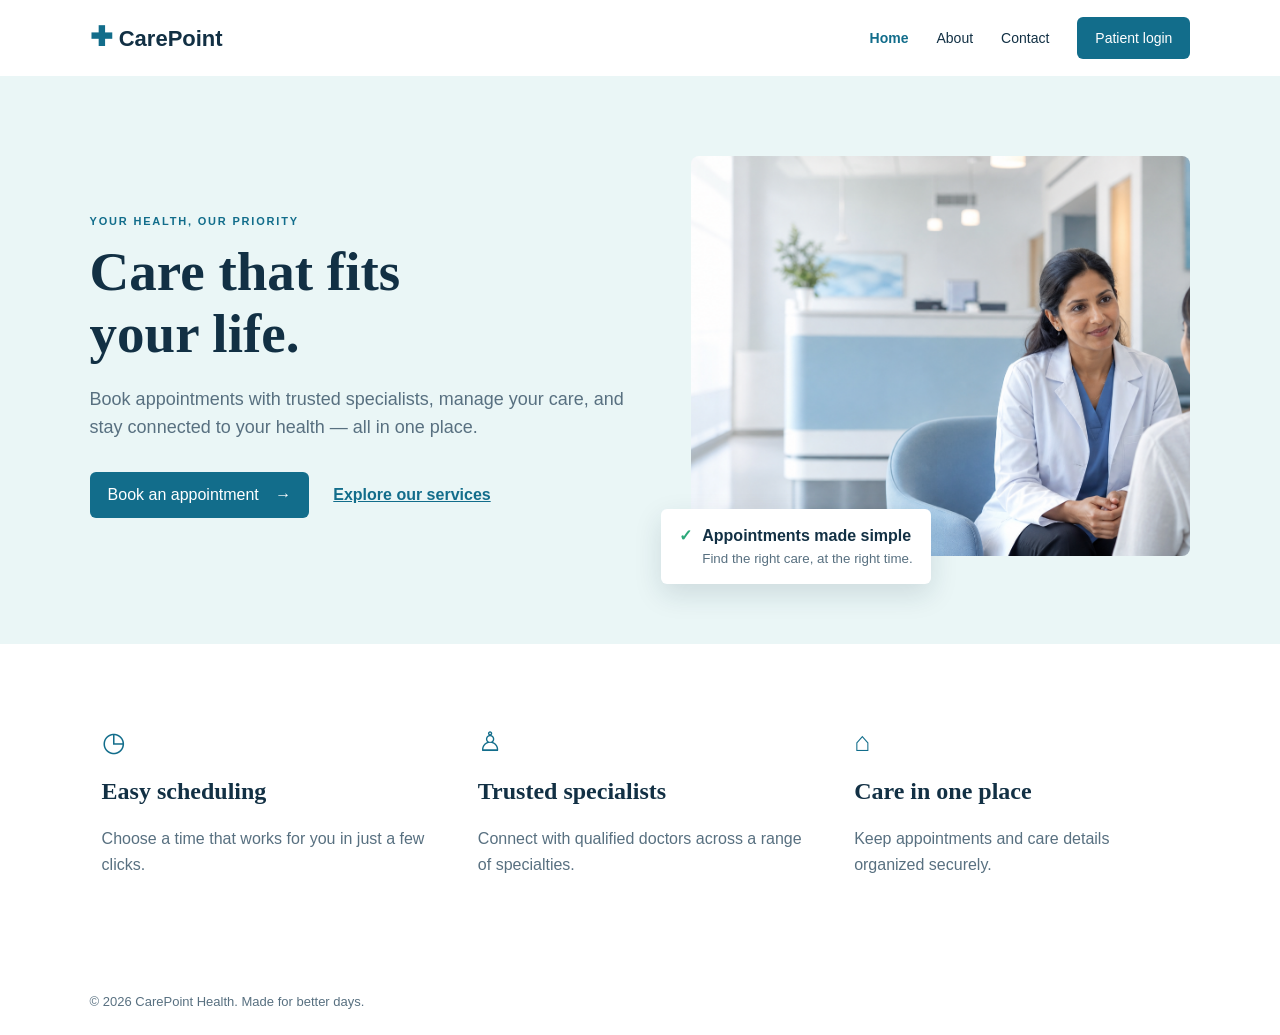
==== index.html @ 1382fa87 "this all login, dashaboard and landing" ====
<!doctype html>
<html lang="en"><head><meta charset="utf-8"><meta name="viewport" content="width=device-width,initial-scale=1"><title>CarePoint | Better care begins here</title><link rel="stylesheet" href="css/style.css"></head>
<body><header><a class="brand" href="index.html"><span>✚</span> CarePoint</a><nav><a class="active" href="index.html">Home</a><a href="about.html">About</a><a href="contact.html">Contact</a><a class="nav-login" href="login.html">Patient login</a></nav><button class="menu" aria-label="Menu">☰</button></header>
<main><section class="hero"><div><p class="eyebrow">YOUR HEALTH, OUR PRIORITY</p><h1>Care that fits<br>your life.</h1><p class="lead">Book appointments with trusted specialists, manage your care, and stay connected to your health — all in one place.</p><div class="actions"><a class="button" href="login.html">Book an appointment <b>→</b></a><a class="text-link" href="about.html">Explore our services</a></div></div><div class="hero-image"><img src="images/hero.jpg" alt="Doctor helping a patient"><div class="availability"><span>✓</span><div><b>Appointments made simple</b><small>Find the right care, at the right time.</small></div></div></div></section>
<section class="features"><article><i>◷</i><h2>Easy scheduling</h2><p>Choose a time that works for you in just a few clicks.</p></article><article><i>♙</i><h2>Trusted specialists</h2><p>Connect with qualified doctors across a range of specialties.</p></article><article><i>⌂</i><h2>Care in one place</h2><p>Keep appointments and care details organized securely.</p></article></section></main><footer>© 2026 CarePoint Health. Made for better days.</footer><script src="js/script.js"></script></body></html>
---- css/style.css ----
:root{--ink:#123044;--blue:#126d8b;--aqua:#e8f5f5;--muted:#587080;--cream:#f8fbfa}*{box-sizing:border-box}body{margin:0;font:16px/1.6 Arial,sans-serif;color:var(--ink);background:var(--cream)}header{height:76px;display:flex;align-items:center;justify-content:space-between;padding:0 7%;background:#fff}.brand{font-weight:800;font-size:22px;color:var(--ink);text-decoration:none}.brand span{color:var(--blue);font-size:27px}nav{display:flex;align-items:center;gap:28px}nav a{color:var(--ink);text-decoration:none;font-size:14px}.active{font-weight:bold;color:var(--blue)}.nav-login,.button{background:var(--blue);color:#fff!important;padding:10px 18px;border-radius:6px}.menu{display:none;border:0;background:none;font-size:22px}.hero{min-height:510px;padding:80px 7%;display:grid;grid-template-columns:1.05fr .95fr;gap:50px;align-items:center;background:#eaf6f6}.eyebrow{letter-spacing:1.8px;font-size:11px;font-weight:bold;color:var(--blue)}h1{font-family:Georgia,serif;font-size:55px;line-height:1.12;margin:10px 0 20px}.lead{max-width:560px;color:var(--muted);font-size:18px}.actions{margin-top:30px;display:flex;gap:24px;align-items:center}.button{border:0;font:inherit;text-decoration:none;display:inline-block;cursor:pointer}.button b{margin-left:12px}.text-link{color:var(--blue);font-weight:bold}.hero-image{position:relative}.hero-image img{width:100%;height:400px;object-fit:cover;border-radius:8px}.availability{position:absolute;bottom:-20px;left:-30px;background:#fff;padding:14px 18px;display:flex;gap:10px;border-radius:6px;box-shadow:0 10px 28px #12304422}.availability span{color:#2ba879;font-weight:bold}.availability small{display:block;color:var(--muted)}.features,.values{display:grid;grid-template-columns:repeat(3,1fr);gap:28px;padding:65px 7%;background:#fff}.features article{padding:12px}.features i{font-size:27px;color:var(--blue);font-style:normal}.features h2,.values h3{font-family:Georgia,serif;margin:8px 0}.features p,.values p{color:var(--muted)}footer{padding:22px 7%;font-size:13px;color:var(--muted);background:#fff}.page{padding:70px 7%;min-height:calc(100vh - 130px)}.page>h1{max-width:700px}.split{display:grid;grid-template-columns:1fr 1fr;gap:60px;align-items:center;margin-top:55px}.split h2{font-family:Georgia,serif;font-size:31px}.split img{width:100%;height:320px;object-fit:cover;border-radius:8px}.values{padding:55px 0 0;background:transparent}.hidden{display:none}@media(max-width:700px){header{padding:0 5%}nav{display:none}.menu{display:block}.hero{padding:55px 6%;display:block}.hero h1,h1{font-size:40px}.hero-image{margin-top:45px}.features,.values,.split{grid-template-columns:1fr}.features{padding:35px 6%}.split{gap:25px}.page{padding:50px 6%}.availability{left:10px}.menu.open+nav{display:flex;position:absolute;top:76px;left:0;right:0;padding:20px;background:#fff;flex-direction:column;z-index:2}}
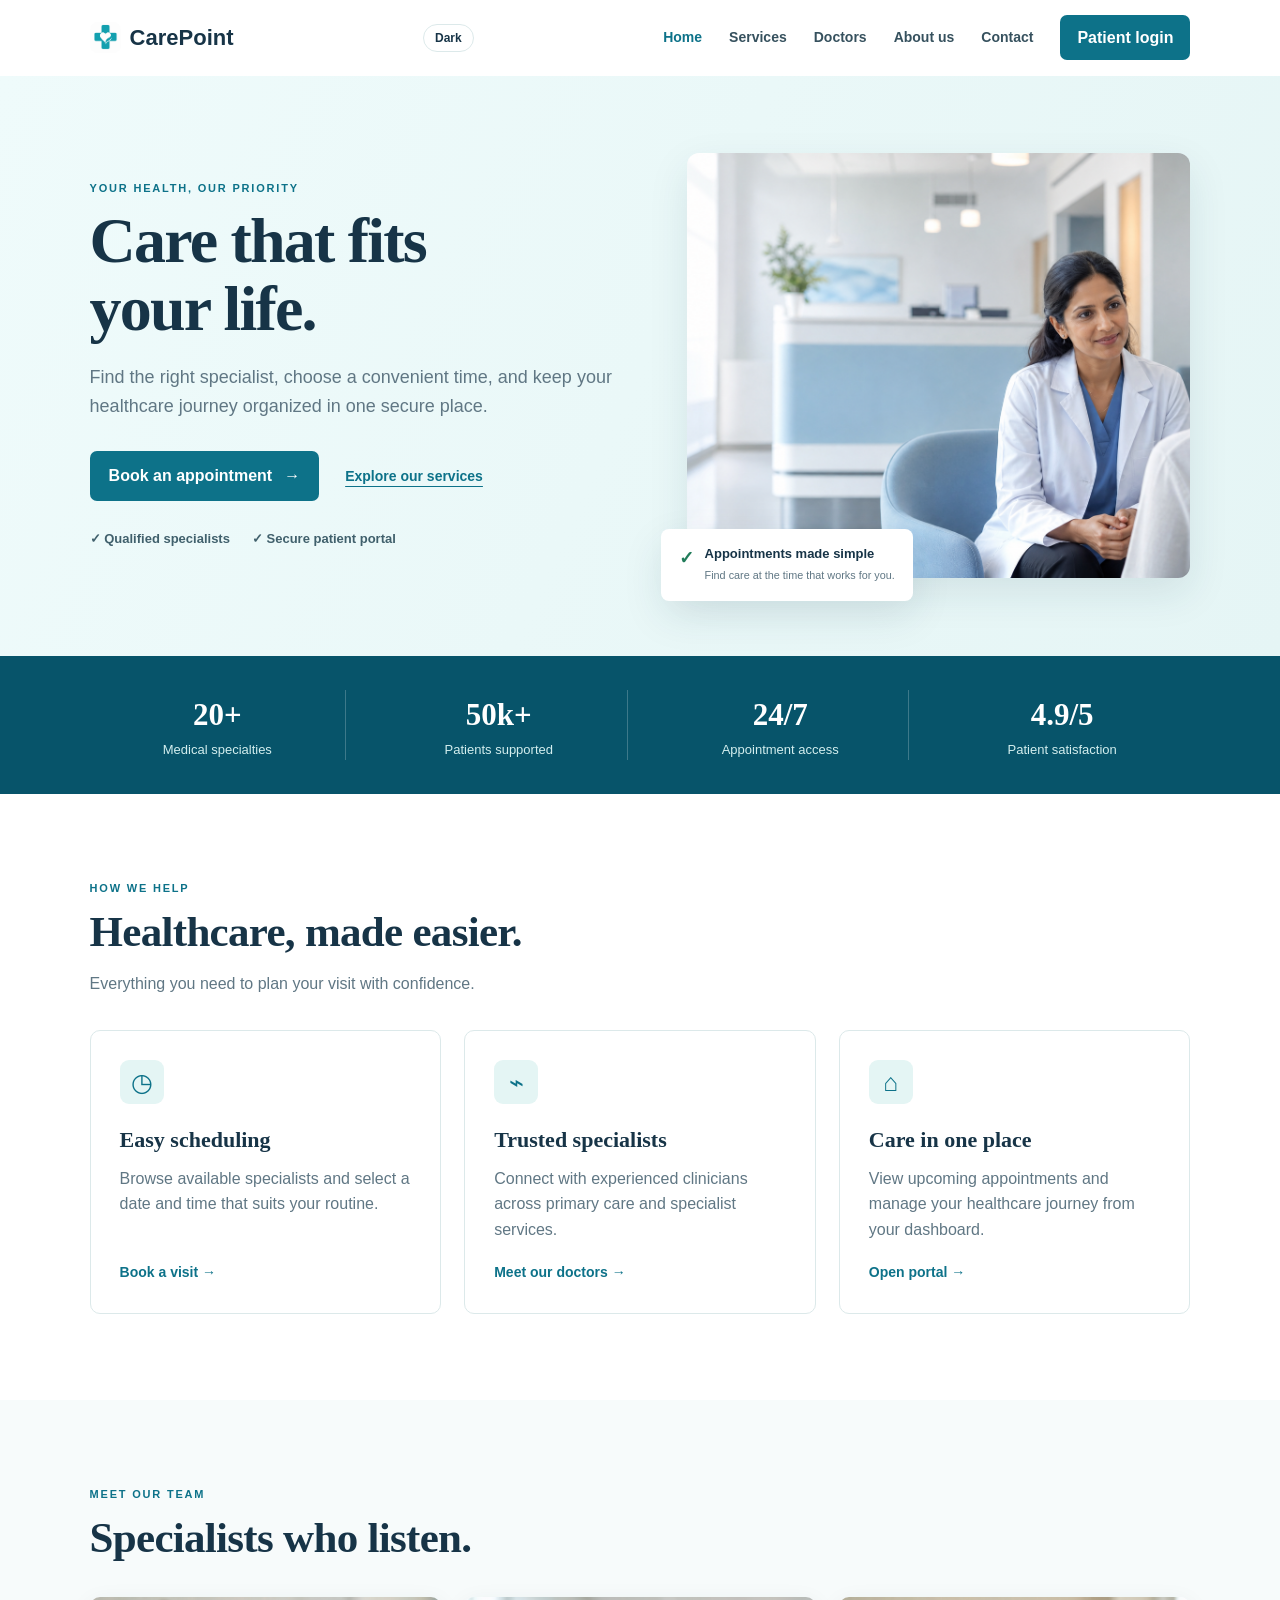
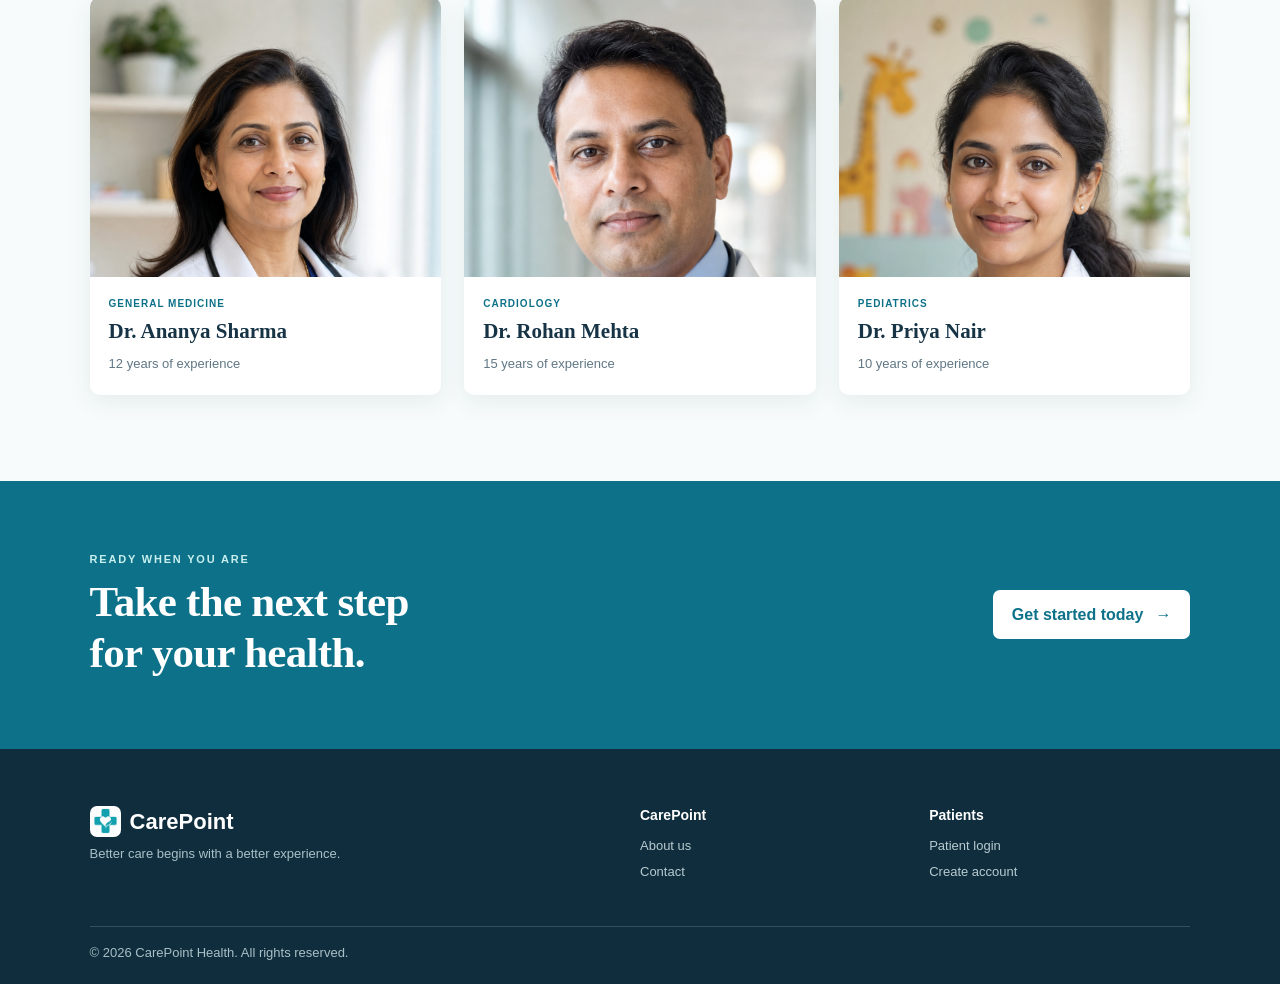
==== commit 9edff859: "logo" ====
--- a/index.html
+++ b/index.html
@@ -1,5 +1,169 @@
 <!doctype html>
-<html lang="en"><head><meta charset="utf-8"><meta name="viewport" content="width=device-width,initial-scale=1"><title>CarePoint | Better care begins here</title><link rel="stylesheet" href="css/style.css"></head>
-<body><header><a class="brand" href="index.html"><span>✚</span> CarePoint</a><nav><a class="active" href="index.html">Home</a><a href="about.html">About</a><a href="contact.html">Contact</a><a class="nav-login" href="login.html">Patient login</a></nav><button class="menu" aria-label="Menu">☰</button></header>
-<main><section class="hero"><div><p class="eyebrow">YOUR HEALTH, OUR PRIORITY</p><h1>Care that fits<br>your life.</h1><p class="lead">Book appointments with trusted specialists, manage your care, and stay connected to your health — all in one place.</p><div class="actions"><a class="button" href="login.html">Book an appointment <b>→</b></a><a class="text-link" href="about.html">Explore our services</a></div></div><div class="hero-image"><img src="images/hero.jpg" alt="Doctor helping a patient"><div class="availability"><span>✓</span><div><b>Appointments made simple</b><small>Find the right care, at the right time.</small></div></div></div></section>
-<section class="features"><article><i>◷</i><h2>Easy scheduling</h2><p>Choose a time that works for you in just a few clicks.</p></article><article><i>♙</i><h2>Trusted specialists</h2><p>Connect with qualified doctors across a range of specialties.</p></article><article><i>⌂</i><h2>Care in one place</h2><p>Keep appointments and care details organized securely.</p></article></section></main><footer>© 2026 CarePoint Health. Made for better days.</footer><script src="js/script.js"></script></body></html>
+<html lang="en">
+<head>
+<meta charset="utf-8">
+<meta name="viewport" content="width=device-width, initial-scale=1">
+<meta name="description" content="CarePoint makes hospital appointments simple, secure, and convenient.">
+<title>CarePoint Health | Appointments made simple</title>
+<link rel="stylesheet" href="css/style.css">
+</head>
+<body>
+<header class="site-header">
+<a class="brand" href="index.html" aria-label="CarePoint home">
+<img src="images/logo.png" alt="">
+<span>CarePoint</span>
+</a>
+<button class="menu" type="button" aria-expanded="false" aria-controls="site-navigation">
+<span>
+</span>
+<span>
+</span>
+<span>
+</span>
+</button>
+<nav id="site-navigation">
+<a class="active" href="index.html">Home</a>
+<a href="#services">Services</a>
+<a href="#specialists">Doctors</a>
+<a href="about.html">About us</a>
+<a href="contact.html">Contact</a>
+<a class="nav-login" href="login.html">Patient login</a>
+</nav>
+</header>
+<main>
+<section class="hero section-pad">
+<div class="hero-copy">
+<p class="eyebrow">YOUR HEALTH, OUR PRIORITY</p>
+<h1>Care that fits<br>your life.</h1>
+<p class="lead">Find the right specialist, choose a convenient time, and keep your healthcare journey organized in one secure place.</p>
+<div class="actions">
+<a class="button" href="login.html">Book an appointment <span aria-hidden="true">→</span>
+</a>
+<a class="text-link" href="#services">Explore our services</a>
+</div>
+<ul class="hero-trust">
+<li>✓ Qualified specialists</li>
+<li>✓ Secure patient portal</li>
+</ul>
+</div>
+<div class="hero-image">
+<img src="images/hero.jpg" alt="Doctor listening to a patient">
+<div class="availability">
+<span class="availability-icon">✓</span>
+<div>
+<b>Appointments made simple</b>
+<small>Find care at the time that works for you.</small>
+</div>
+</div>
+</div>
+</section>
+<section class="stats section-pad" aria-label="CarePoint statistics">
+<div>
+<strong>20+</strong>
+<span>Medical specialties</span>
+</div>
+<div>
+<strong>50k+</strong>
+<span>Patients supported</span>
+</div>
+<div>
+<strong>24/7</strong>
+<span>Appointment access</span>
+</div>
+<div>
+<strong>4.9/5</strong>
+<span>Patient satisfaction</span>
+</div>
+</section>
+<section id="services" class="section-pad">
+<div class="section-heading">
+<p class="eyebrow">HOW WE HELP</p>
+<h2>Healthcare, made easier.</h2>
+<p>Everything you need to plan your visit with confidence.</p>
+</div>
+<div class="feature-grid">
+<article class="card">
+<div class="icon">◷</div>
+<h3>Easy scheduling</h3>
+<p>Browse available specialists and select a date and time that suits your routine.</p>
+<a href="login.html">Book a visit →</a>
+</article>
+<article class="card">
+<div class="icon">⌁</div>
+<h3>Trusted specialists</h3>
+<p>Connect with experienced clinicians across primary care and specialist services.</p>
+<a href="#specialists">Meet our doctors →</a>
+</article>
+<article class="card">
+<div class="icon">⌂</div>
+<h3>Care in one place</h3>
+<p>View upcoming appointments and manage your healthcare journey from your dashboard.</p>
+<a href="login.html">Open portal →</a>
+</article>
+</div>
+</section>
+<section id="specialists" class="doctor-section section-pad">
+<div class="section-heading">
+<p class="eyebrow">MEET OUR TEAM</p>
+<h2>Specialists who listen.</h2>
+</div>
+<div class="doctor-grid">
+<article class="doctor-card">
+<img src="images/doctor1.jpg" alt="Dr. Ananya Sharma">
+<div>
+<p>GENERAL MEDICINE</p>
+<h3>Dr. Ananya Sharma</h3>
+<span>12 years of experience</span>
+</div>
+</article>
+<article class="doctor-card">
+<img src="images/doctor2.jpg" alt="Dr. Rohan Mehta">
+<div>
+<p>CARDIOLOGY</p>
+<h3>Dr. Rohan Mehta</h3>
+<span>15 years of experience</span>
+</div>
+</article>
+<article class="doctor-card">
+<img src="images/doctor3.jpg" alt="Dr. Priya Nair">
+<div>
+<p>PEDIATRICS</p>
+<h3>Dr. Priya Nair</h3>
+<span>10 years of experience</span>
+</div>
+</article>
+</div>
+</section>
+<section class="cta section-pad">
+<div>
+<p class="eyebrow">READY WHEN YOU ARE</p>
+<h2>Take the next step<br>for your health.</h2>
+</div>
+<a class="button button-light" href="login.html">Get started today <span aria-hidden="true">→</span>
+</a>
+</section>
+</main>
+<footer class="site-footer">
+<div>
+<a class="brand" href="index.html">
+<img src="images/logo.png" alt="">
+<span>CarePoint</span>
+</a>
+<p>Better care begins with a better experience.</p>
+</div>
+<div>
+<h4>CarePoint</h4>
+<a href="about.html">About us</a>
+<a href="contact.html">Contact</a>
+</div>
+<div>
+<h4>Patients</h4>
+<a href="login.html">Patient login</a>
+<a href="login.html#register">Create account</a>
+</div>
+<p class="copyright">© 2026 CarePoint Health. All rights reserved.</p>
+</footer>
+<script src="js/script.js">
+</script>
+</body>
+</html>
--- a/css/style.css
+++ b/css/style.css
@@ -1 +1,407 @@
-:root{--ink:#123044;--blue:#126d8b;--aqua:#e8f5f5;--muted:#587080;--cream:#f8fbfa}*{box-sizing:border-box}body{margin:0;font:16px/1.6 Arial,sans-serif;color:var(--ink);background:var(--cream)}header{height:76px;display:flex;align-items:center;justify-content:space-between;padding:0 7%;background:#fff}.brand{font-weight:800;font-size:22px;color:var(--ink);text-decoration:none}.brand span{color:var(--blue);font-size:27px}nav{display:flex;align-items:center;gap:28px}nav a{color:var(--ink);text-decoration:none;font-size:14px}.active{font-weight:bold;color:var(--blue)}.nav-login,.button{background:var(--blue);color:#fff!important;padding:10px 18px;border-radius:6px}.menu{display:none;border:0;background:none;font-size:22px}.hero{min-height:510px;padding:80px 7%;display:grid;grid-template-columns:1.05fr .95fr;gap:50px;align-items:center;background:#eaf6f6}.eyebrow{letter-spacing:1.8px;font-size:11px;font-weight:bold;color:var(--blue)}h1{font-family:Georgia,serif;font-size:55px;line-height:1.12;margin:10px 0 20px}.lead{max-width:560px;color:var(--muted);font-size:18px}.actions{margin-top:30px;display:flex;gap:24px;align-items:center}.button{border:0;font:inherit;text-decoration:none;display:inline-block;cursor:pointer}.button b{margin-left:12px}.text-link{color:var(--blue);font-weight:bold}.hero-image{position:relative}.hero-image img{width:100%;height:400px;object-fit:cover;border-radius:8px}.availability{position:absolute;bottom:-20px;left:-30px;background:#fff;padding:14px 18px;display:flex;gap:10px;border-radius:6px;box-shadow:0 10px 28px #12304422}.availability span{color:#2ba879;font-weight:bold}.availability small{display:block;color:var(--muted)}.features,.values{display:grid;grid-template-columns:repeat(3,1fr);gap:28px;padding:65px 7%;background:#fff}.features article{padding:12px}.features i{font-size:27px;color:var(--blue);font-style:normal}.features h2,.values h3{font-family:Georgia,serif;margin:8px 0}.features p,.values p{color:var(--muted)}footer{padding:22px 7%;font-size:13px;color:var(--muted);background:#fff}.page{padding:70px 7%;min-height:calc(100vh - 130px)}.page>h1{max-width:700px}.split{display:grid;grid-template-columns:1fr 1fr;gap:60px;align-items:center;margin-top:55px}.split h2{font-family:Georgia,serif;font-size:31px}.split img{width:100%;height:320px;object-fit:cover;border-radius:8px}.values{padding:55px 0 0;background:transparent}.hidden{display:none}@media(max-width:700px){header{padding:0 5%}nav{display:none}.menu{display:block}.hero{padding:55px 6%;display:block}.hero h1,h1{font-size:40px}.hero-image{margin-top:45px}.features,.values,.split{grid-template-columns:1fr}.features{padding:35px 6%}.split{gap:25px}.page{padding:50px 6%}.availability{left:10px}.menu.open+nav{display:flex;position:absolute;top:76px;left:0;right:0;padding:20px;background:#fff;flex-direction:column;z-index:2}}
+:root { --ink:#173447;
+--brand:#0d7289;
+--brand-dark:#07546a;
+--accent:#e4f5f4;
+--surface:#fff;
+--page:#f7fbfb;
+--muted:#607784;
+--line:#dce9ea;
+--success:#217c5a;
+--shadow:0 15px 40px rgba(20, 63, 76, .1);
+}
+* { box-sizing:border-box;
+}
+html { scroll-behavior:smooth;
+}
+body { margin:0;
+color:var(--ink);
+background:var(--page);
+font-family:Arial, Helvetica, sans-serif;
+line-height:1.6;
+}
+img { display:block;
+max-width:100%;
+}
+a { color:inherit;
+}
+.section-pad { padding-left:max(7%, 30px);
+padding-right:max(7%, 30px);
+}
+.site-header { position:sticky;
+top:0;
+z-index:20;
+min-height:76px;
+padding:0 max(7%, 30px);
+display:flex;
+align-items:center;
+justify-content:space-between;
+background:rgba(255,255,255,.96);
+border-bottom:1px solid transparent;
+backdrop-filter:blur(12px);
+}
+.site-header.scrolled { border-color:var(--line);
+box-shadow:0 4px 18px rgba(20,63,76,.06);
+}
+.brand { display:inline-flex;
+align-items:center;
+gap:9px;
+color:var(--ink);
+font-size:22px;
+font-weight:800;
+text-decoration:none;
+white-space:nowrap;
+}
+.brand img { width:31px;
+height:31px;
+object-fit:contain;
+border-radius:7px;
+}
+.theme-toggle { border:1px solid var(--line); border-radius:18px; padding:6px 11px; background:var(--surface); color:var(--ink); font-size:12px; font-weight:bold; cursor:pointer; }
+.theme-toggle:hover { border-color:var(--brand); color:var(--brand); }
+nav { display:flex;
+align-items:center;
+gap:27px;
+}
+nav a { color:#36515e;
+font-size:14px;
+font-weight:600;
+text-decoration:none;
+}
+nav a:hover, nav .active { color:var(--brand);
+}
+.nav-login, .button { display:inline-flex;
+align-items:center;
+justify-content:center;
+gap:12px;
+border:0;
+border-radius:7px;
+padding:12px 19px;
+color:#fff !important;
+background:var(--brand);
+font:inherit;
+font-weight:700;
+text-decoration:none;
+cursor:pointer;
+transition:background .2s, transform .2s;
+}
+.nav-login { padding:10px 17px;
+}
+.button:hover { background:var(--brand-dark);
+transform:translateY(-2px);
+}
+.button-light { color:var(--brand) !important;
+background:#fff;
+}
+.button-light:hover { background:#effbfa;
+}
+.menu { display:none;
+width:42px;
+border:0;
+padding:10px;
+background:none;
+cursor:pointer;
+}
+.menu span { display:block;
+height:2px;
+margin:5px 0;
+background:var(--ink);
+transition:.2s;
+}
+.hero { display:grid;
+grid-template-columns:1.03fr .97fr;
+gap:62px;
+align-items:center;
+min-height:580px;
+padding-top:76px;
+padding-bottom:78px;
+background:linear-gradient(115deg,#effbfb 0%,#e5f5f5 100%);
+}
+.eyebrow { margin:0 0 9px;
+color:var(--brand);
+font-size:11px;
+font-weight:800;
+letter-spacing:1.8px;
+}
+h1,h2,h3,h4,p { margin-top:0;
+}
+h1,h2,h3 { font-family:Georgia, 'Times New Roman', serif;
+}
+h1 { margin-bottom:19px;
+font-size:clamp(42px,5vw,65px);
+line-height:1.07;
+letter-spacing:-1.8px;
+}
+h2 { margin-bottom:13px;
+font-size:clamp(30px,3.5vw,43px);
+line-height:1.18;
+letter-spacing:-.7px;
+}
+h3 { margin-bottom:8px;
+font-size:22px;
+}
+.lead { max-width:570px;
+margin-bottom:0;
+color:var(--muted);
+font-size:18px;
+}
+.actions { display:flex;
+flex-wrap:wrap;
+gap:26px;
+align-items:center;
+margin-top:31px;
+}
+.text-link { color:var(--brand);
+font-size:14px;
+font-weight:800;
+text-underline-offset:5px;
+}
+.hero-trust { display:flex;
+flex-wrap:wrap;
+gap:22px;
+margin:28px 0 0;
+padding:0;
+color:#40606c;
+font-size:13px;
+font-weight:700;
+list-style:none;
+}
+.hero-image { position:relative;
+}
+.hero-image>img { width:100%;
+height:425px;
+object-fit:cover;
+border-radius:12px;
+box-shadow:var(--shadow);
+}
+.availability { position:absolute;
+left:-26px;
+bottom:-23px;
+display:flex;
+gap:11px;
+max-width:290px;
+padding:15px 18px;
+background:#fff;
+border-radius:8px;
+box-shadow:var(--shadow);
+font-size:13px;
+}
+.availability b { display:block;
+}
+.availability small { color:var(--muted);
+}
+.availability-icon { color:var(--success);
+font-weight:900;
+font-size:18px;
+}
+.stats { display:grid;
+grid-template-columns:repeat(4,1fr);
+gap:25px;
+padding-top:34px;
+padding-bottom:34px;
+background:var(--brand-dark);
+color:#fff;
+text-align:center;
+}
+.stats div { border-right:1px solid rgba(255,255,255,.22);
+}
+.stats div:last-child { border:0;
+}
+.stats strong,.stats span { display:block;
+}
+.stats strong { font-family:Georgia,serif;
+font-size:31px;
+}
+.stats span { font-size:13px;
+color:#d3eeee;
+}
+.section-heading { max-width:640px;
+margin-bottom:34px;
+}
+.section-heading>p:last-child { color:var(--muted);
+}
+#services { padding-top:86px;
+padding-bottom:86px;
+background:#fff;
+}
+.feature-grid,.doctor-grid,.values { display:grid;
+grid-template-columns:repeat(3,1fr);
+gap:23px;
+}
+.card { padding:29px;
+border:1px solid var(--line);
+border-radius:10px;
+background:#fff;
+transition:transform .2s,box-shadow .2s;
+}
+.card:hover { transform:translateY(-5px);
+box-shadow:var(--shadow);
+}
+.card p { min-height:77px;
+color:var(--muted);
+}
+.card a { color:var(--brand);
+font-size:14px;
+font-weight:bold;
+text-decoration:none;
+}
+.icon { display:grid;
+width:44px;
+height:44px;
+place-items:center;
+margin-bottom:18px;
+color:var(--brand);
+background:var(--accent);
+border-radius:9px;
+font-size:25px;
+}
+.doctor-section { padding-top:86px;
+padding-bottom:86px;
+}
+.doctor-card { overflow:hidden;
+border-radius:10px;
+background:#fff;
+box-shadow:0 7px 25px rgba(20,63,76,.08);
+}
+.doctor-card img { width:100%;
+height:280px;
+object-fit:cover;
+object-position:center top;
+}
+.doctor-card:nth-child(2) img { object-position:center 24%; }
+.doctor-card div { padding:19px;
+}
+.doctor-card p { margin-bottom:3px;
+color:var(--brand);
+font-size:10px;
+font-weight:bold;
+letter-spacing:1px;
+}
+.doctor-card h3 { margin-bottom:1px;
+font-size:21px;
+}
+.doctor-card span { color:var(--muted);
+font-size:13px;
+}
+.cta { display:flex;
+align-items:center;
+justify-content:space-between;
+gap:30px;
+padding-top:70px;
+padding-bottom:70px;
+background:var(--brand);
+color:#fff;
+}
+.cta .eyebrow { color:#c8efee;
+}
+.cta h2 { margin-bottom:0;
+}
+.site-footer { display:grid;
+grid-template-columns:2fr 1fr 1fr;
+gap:28px;
+padding:55px max(7%,30px) 21px;
+background:#102d3d;
+color:#e3f0f0;
+}
+.site-footer .brand { color:#fff;
+}
+.site-footer p { color:#a9c0c7;
+font-size:13px;
+}
+.site-footer h4 { margin:0 0 10px;
+color:#fff;
+font-size:14px;
+}
+.site-footer a:not(.brand) { display:block;
+margin:5px 0;
+color:#b8cbd0;
+font-size:13px;
+text-decoration:none;
+}
+.site-footer a:not(.brand):hover { color:#fff;
+}
+.site-footer .copyright { grid-column:1/-1;
+padding-top:16px;
+margin:10px 0 0;
+border-top:1px solid #31505f;
+}
+.form-status { min-height:24px;
+margin:14px 0 0;
+color:var(--success);
+font-size:14px;
+font-weight:700;
+}
+.form-status.error { color:#b33b3b;
+}
+@media (max-width:800px) { .site-header { min-height:68px;
+}
+.menu { display:block;
+}
+nav { position:absolute;
+top:68px;
+left:0;
+right:0;
+display:none;
+flex-direction:column;
+align-items:stretch;
+gap:0;
+padding:13px max(7%,30px) 20px;
+border-bottom:1px solid var(--line);
+background:#fff;
+}
+nav.open { display:flex;
+}
+nav a { padding:10px 0;
+}
+.nav-login { margin-top:8px;
+text-align:center;
+}
+.hero { grid-template-columns:1fr;
+gap:39px;
+min-height:auto;
+padding-top:58px;
+}
+.hero-image>img { height:350px;
+}
+.availability { left:10px;
+}
+.stats { grid-template-columns:repeat(2,1fr);
+}
+.stats div:nth-child(2) { border-right:0;
+}
+.stats div:nth-child(-n+2) { border-bottom:1px solid rgba(255,255,255,.22);
+padding-bottom:16px;
+}
+.feature-grid,.doctor-grid,.values { grid-template-columns:1fr;
+}
+.card p { min-height:auto;
+}
+.cta { align-items:flex-start;
+flex-direction:column;
+}
+.site-footer { grid-template-columns:1fr 1fr;
+}
+.site-footer>div:first-child { grid-column:1/-1;
+}
+}
+@media (max-width:480px) { .section-pad { padding-left:22px;
+padding-right:22px;
+}
+.dark-mode { --ink:#e7f4f5; --brand:#50bdca; --brand-dark:#123f50; --accent:#193e4a; --surface:#163340; --page:#102733; --muted:#b3cbd0; --line:#315361; background:var(--page); color:var(--ink); }
+.dark-mode .site-header, .dark-mode .card, .dark-mode .doctor-card, .dark-mode .contact-form, .dark-mode .auth-panel, .dark-mode .appointment-list, .dark-mode .portal-summary article { background:var(--surface); }
+.dark-mode .hero, .dark-mode .about-hero, .dark-mode .contact-hero, .dark-mode .booking-panel { background:#173b47; }
+.dark-mode .site-footer { background:#091d27; }
+.dark-mode input, .dark-mode select, .dark-mode textarea { background:#0f2a35; color:var(--ink); border-color:var(--line); }
+.hero { padding-top:45px;
+padding-bottom:55px;
+}
+.hero-image>img { height:290px;
+}
+.stats strong { font-size:25px;
+}
+.stats { gap:15px;
+}
+.site-footer { grid-template-columns:1fr;
+}
+.site-footer>div:first-child { grid-column:auto;
+}
+}
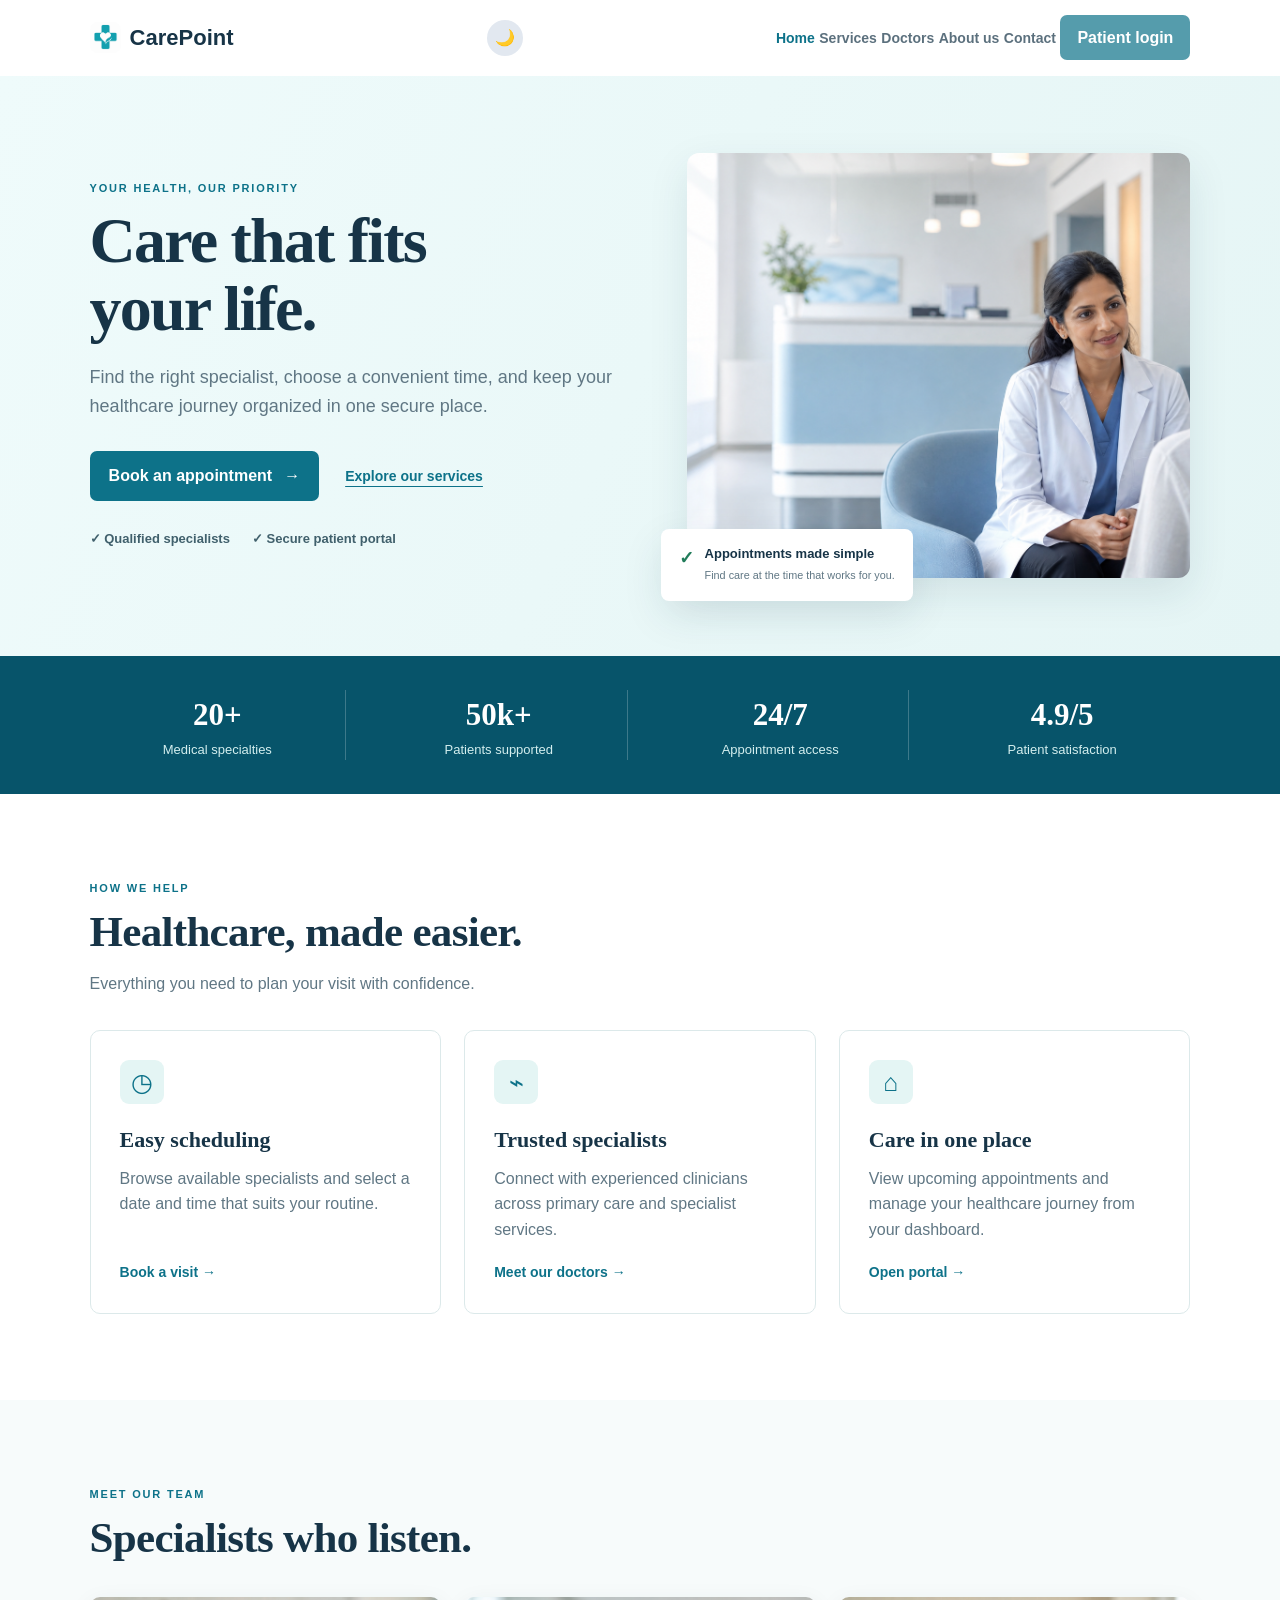
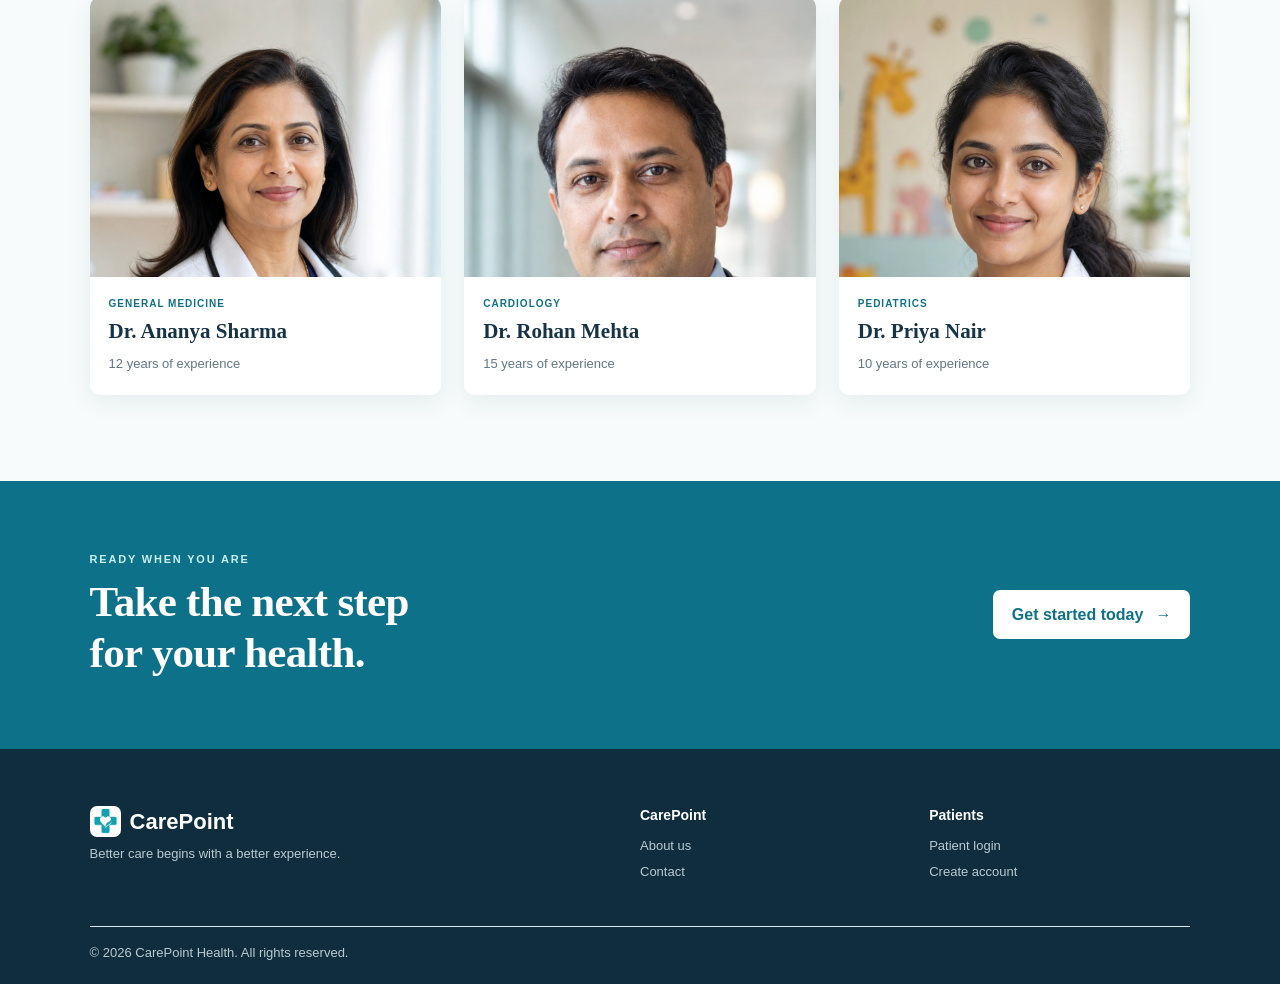
==== commit c2a7e7ad: "added doctor login and docter dashboard" ====
--- a/index.html
+++ b/index.html
@@ -21,6 +21,7 @@
 <span>
 </span>
 </button>
+<button class="dark-toggle" type="button" aria-label="Toggle dark mode" id="darkModeToggle">🌙</button>
 <nav id="site-navigation">
 <a class="active" href="index.html">Home</a>
 <a href="#services">Services</a>
--- a/css/style.css
+++ b/css/style.css
@@ -8,6 +8,40 @@
 --line:#dce9ea;
 --success:#217c5a;
 --shadow:0 15px 40px rgba(20, 63, 76, .1);
+--nav-bg:rgba(255,255,255,.96);
+--card-bg:#fff;
+--hero-bg:linear-gradient(115deg,#effbfb 0%,#e5f5f5 100%);
+--hero-trust:#40606c;
+--footer-bg:#102d3d;
+--footer-text:#e3f0f0;
+--footer-link:#b8cbd0;
+--footer-brand:#fff;
+--stats-bg:var(--brand-dark);
+--toggle-bg:#e2e8f0;
+--toggle-icon:"🌙";
+}
+body.dark-mode {
+--ink:#e2e8f0;
+--brand:#4f8ef7;
+--brand-dark:#3b6fd4;
+--accent:#1e293b;
+--surface:#0f172a;
+--page:#0b1120;
+--muted:#94a3b8;
+--line:#1e293b;
+--success:#34d399;
+--shadow:0 15px 40px rgba(0, 0, 0, .4);
+--nav-bg:rgba(15,23,42,.96);
+--card-bg:#1e293b;
+--hero-bg:linear-gradient(115deg,#0f172a 0%,#1e293b 100%);
+--hero-trust:#94a3b8;
+--footer-bg:#020617;
+--footer-text:#94a3b8;
+--footer-link:#64748b;
+--footer-brand:#e2e8f0;
+--stats-bg:#0f172a;
+--toggle-bg:#334155;
+--toggle-icon:"☀️";
 }
 * { box-sizing:border-box;
 }
@@ -35,7 +69,7 @@
 display:flex;
 align-items:center;
 justify-content:space-between;
-background:rgba(255,255,255,.96);
+background:var(--nav-bg);
 border-bottom:1px solid transparent;
 backdrop-filter:blur(12px);
 }
@@ -56,18 +90,18 @@
 object-fit:contain;
 border-radius:7px;
 }
-.theme-toggle { border:1px solid var(--line); border-radius:18px; padding:6px 11px; background:var(--surface); color:var(--ink); font-size:12px; font-weight:bold; cursor:pointer; }
-.theme-toggle:hover { border-color:var(--brand); color:var(--brand); }
-nav { display:flex;
+nav {
 align-items:center;
 gap:27px;
 }
-nav a { color:#36515e;
+nav a { color:var(--ink);
 font-size:14px;
 font-weight:600;
 text-decoration:none;
+opacity:.7;
 }
 nav a:hover, nav .active { color:var(--brand);
+opacity:1;
 }
 .nav-login, .button { display:inline-flex;
 align-items:center;
@@ -90,9 +124,9 @@
 transform:translateY(-2px);
 }
 .button-light { color:var(--brand) !important;
-background:#fff;
-}
-.button-light:hover { background:#effbfa;
+background:var(--card-bg);
+}
+.button-light:hover { background:var(--accent);
 }
 .menu { display:none;
 width:42px;
@@ -107,6 +141,20 @@
 background:var(--ink);
 transition:.2s;
 }
+.dark-toggle {
+width:36px;
+height:36px;
+border:0;
+border-radius:50%;
+background:var(--toggle-bg);
+font-size:16px;
+cursor:pointer;
+display:grid;
+place-items:center;
+transition:background .2s,transform .2s;
+flex-shrink:0;
+}
+.dark-toggle:hover { transform:scale(1.1); }
 .hero { display:grid;
 grid-template-columns:1.03fr .97fr;
 gap:62px;
@@ -114,7 +162,7 @@
 min-height:580px;
 padding-top:76px;
 padding-bottom:78px;
-background:linear-gradient(115deg,#effbfb 0%,#e5f5f5 100%);
+background:var(--hero-bg);
 }
 .eyebrow { margin:0 0 9px;
 color:var(--brand);
@@ -160,7 +208,7 @@
 gap:22px;
 margin:28px 0 0;
 padding:0;
-color:#40606c;
+color:var(--hero-trust);
 font-size:13px;
 font-weight:700;
 list-style:none;
@@ -180,7 +228,7 @@
 gap:11px;
 max-width:290px;
 padding:15px 18px;
-background:#fff;
+background:var(--card-bg);
 border-radius:8px;
 box-shadow:var(--shadow);
 font-size:13px;
@@ -198,7 +246,7 @@
 gap:25px;
 padding-top:34px;
 padding-bottom:34px;
-background:var(--brand-dark);
+background:var(--stats-bg);
 color:#fff;
 text-align:center;
 }
@@ -221,7 +269,7 @@
 }
 #services { padding-top:86px;
 padding-bottom:86px;
-background:#fff;
+background:var(--card-bg);
 }
 .feature-grid,.doctor-grid,.values { display:grid;
 grid-template-columns:repeat(3,1fr);
@@ -230,7 +278,7 @@
 .card { padding:29px;
 border:1px solid var(--line);
 border-radius:10px;
-background:#fff;
+background:var(--card-bg);
 transition:transform .2s,box-shadow .2s;
 }
 .card:hover { transform:translateY(-5px);
@@ -259,7 +307,7 @@
 }
 .doctor-card { overflow:hidden;
 border-radius:10px;
-background:#fff;
+background:var(--card-bg);
 box-shadow:0 7px 25px rgba(20,63,76,.08);
 }
 .doctor-card img { width:100%;
@@ -267,7 +315,7 @@
 object-fit:cover;
 object-position:center top;
 }
-.doctor-card:nth-child(2) img { object-position:center 24%; }
+.doctor-card:nth-child(2) img { object-position: center 18%; }
 .doctor-card div { padding:19px;
 }
 .doctor-card p { margin-bottom:3px;
@@ -299,30 +347,30 @@
 grid-template-columns:2fr 1fr 1fr;
 gap:28px;
 padding:55px max(7%,30px) 21px;
-background:#102d3d;
-color:#e3f0f0;
-}
-.site-footer .brand { color:#fff;
-}
-.site-footer p { color:#a9c0c7;
+background:var(--footer-bg);
+color:var(--footer-text);
+}
+.site-footer .brand { color:var(--footer-brand);
+}
+.site-footer p { color:var(--footer-link);
 font-size:13px;
 }
 .site-footer h4 { margin:0 0 10px;
-color:#fff;
+color:var(--footer-brand);
 font-size:14px;
 }
 .site-footer a:not(.brand) { display:block;
 margin:5px 0;
-color:#b8cbd0;
+color:var(--footer-link);
 font-size:13px;
 text-decoration:none;
 }
-.site-footer a:not(.brand):hover { color:#fff;
+.site-footer a:not(.brand):hover { color:var(--footer-brand);
 }
 .site-footer .copyright { grid-column:1/-1;
 padding-top:16px;
 margin:10px 0 0;
-border-top:1px solid #31505f;
+border-top:1px solid var(--line);
 }
 .form-status { min-height:24px;
 margin:14px 0 0;
@@ -346,7 +394,7 @@
 gap:0;
 padding:13px max(7%,30px) 20px;
 border-bottom:1px solid var(--line);
-background:#fff;
+background:var(--nav-bg);
 }
 nav.open { display:flex;
 }
@@ -386,11 +434,7 @@
 @media (max-width:480px) { .section-pad { padding-left:22px;
 padding-right:22px;
 }
-.dark-mode { --ink:#e7f4f5; --brand:#50bdca; --brand-dark:#123f50; --accent:#193e4a; --surface:#163340; --page:#102733; --muted:#b3cbd0; --line:#315361; background:var(--page); color:var(--ink); }
-.dark-mode .site-header, .dark-mode .card, .dark-mode .doctor-card, .dark-mode .contact-form, .dark-mode .auth-panel, .dark-mode .appointment-list, .dark-mode .portal-summary article { background:var(--surface); }
-.dark-mode .hero, .dark-mode .about-hero, .dark-mode .contact-hero, .dark-mode .booking-panel { background:#173b47; }
-.dark-mode .site-footer { background:#091d27; }
-.dark-mode input, .dark-mode select, .dark-mode textarea { background:#0f2a35; color:var(--ink); border-color:var(--line); }
+
 .hero { padding-top:45px;
 padding-bottom:55px;
 }
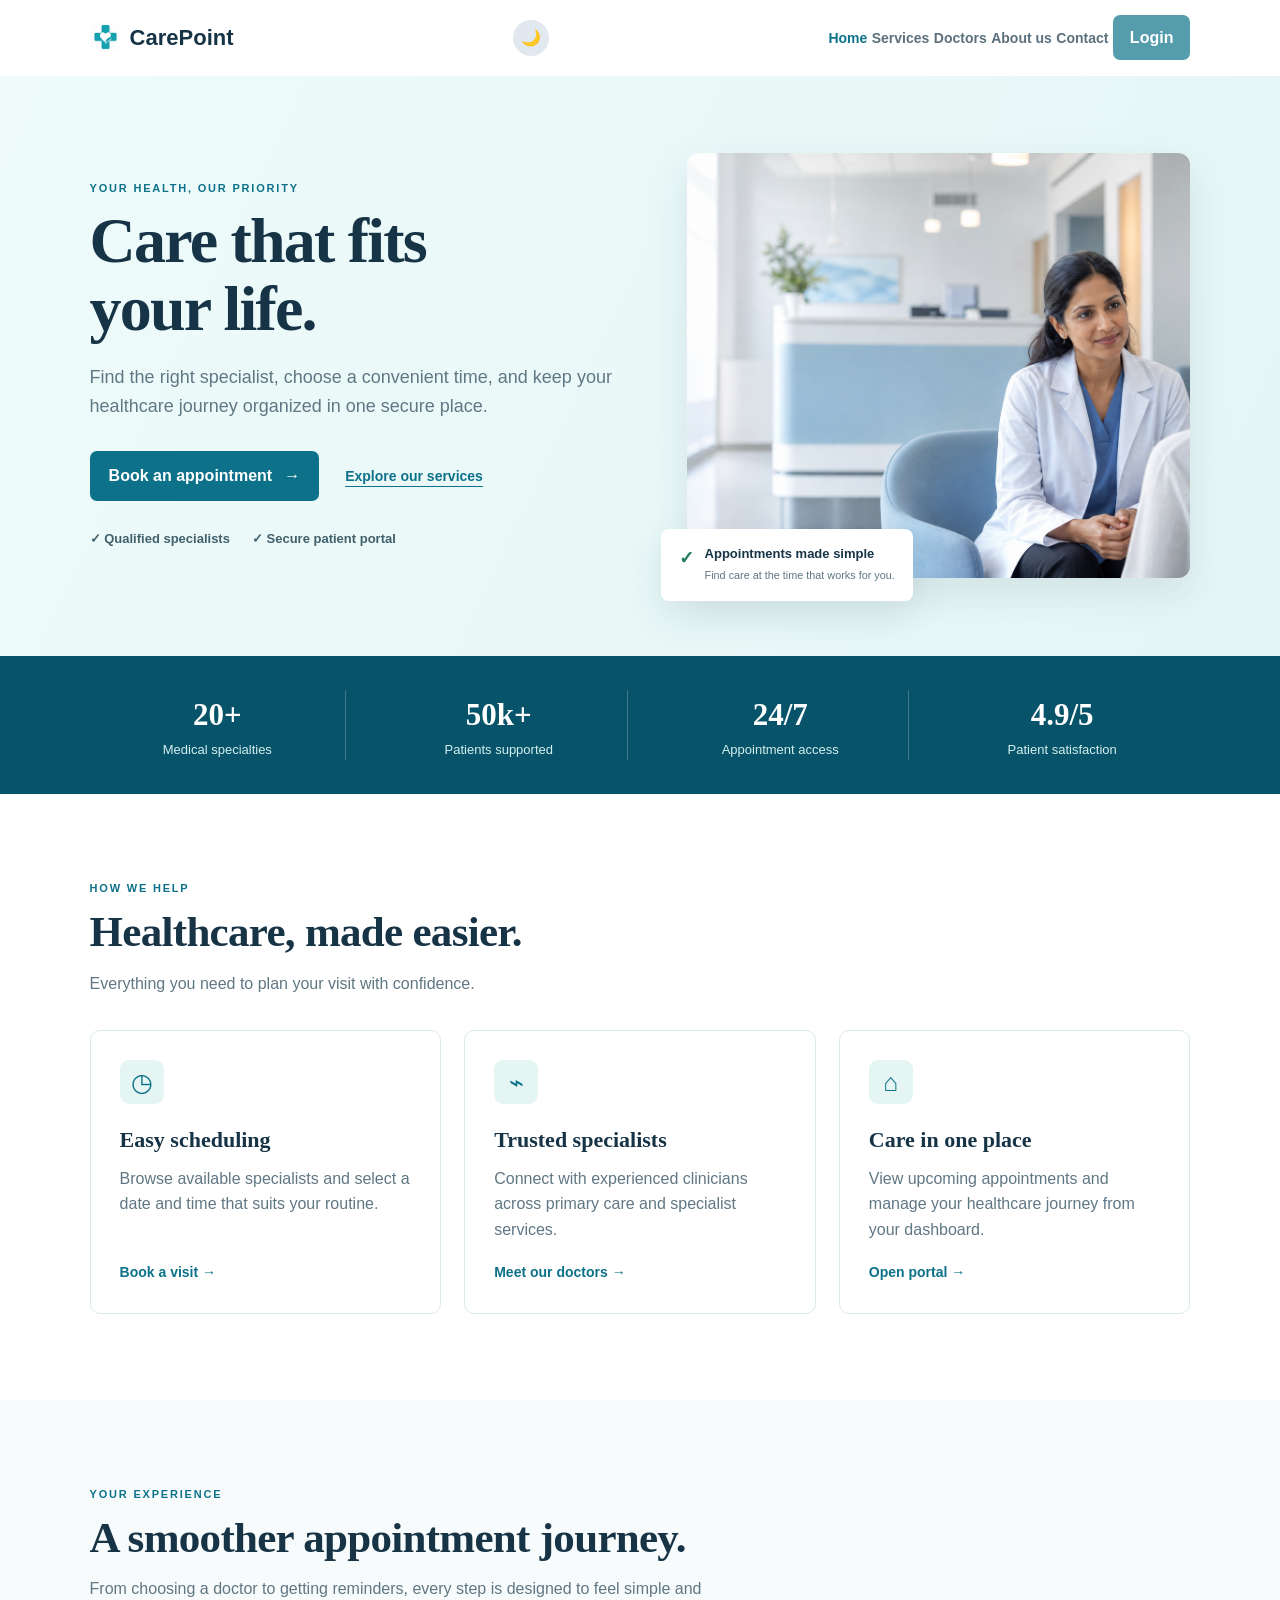
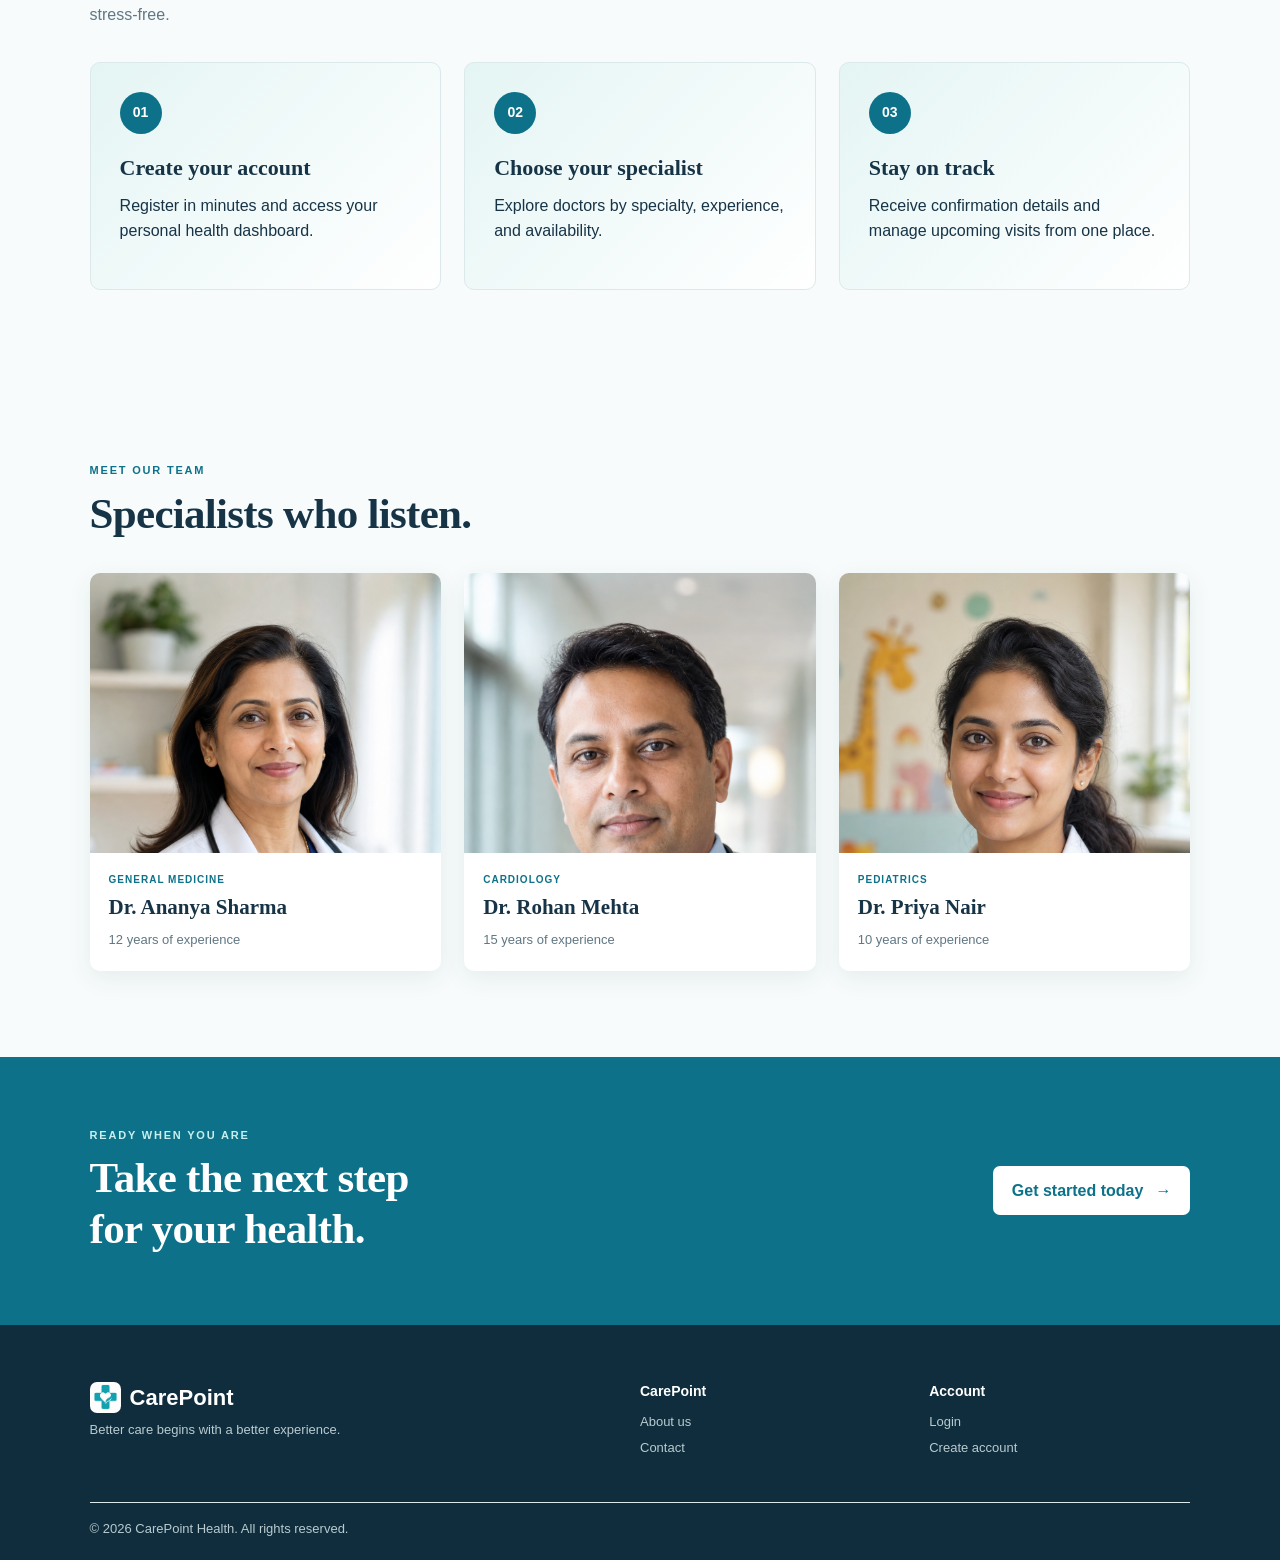
==== commit e6345ec1: "final commit" ====
--- a/index.html
+++ b/index.html
@@ -28,7 +28,7 @@
 <a href="#specialists">Doctors</a>
 <a href="about.html">About us</a>
 <a href="contact.html">Contact</a>
-<a class="nav-login" href="login.html">Patient login</a>
+<a class="nav-login" href="login.html">Login</a>
 </nav>
 </header>
 <main>
@@ -77,25 +77,25 @@
 </div>
 </section>
 <section id="services" class="section-pad">
-<div class="section-heading">
+<div class="section-heading reveal">
 <p class="eyebrow">HOW WE HELP</p>
 <h2>Healthcare, made easier.</h2>
 <p>Everything you need to plan your visit with confidence.</p>
 </div>
 <div class="feature-grid">
-<article class="card">
+<article class="card reveal">
 <div class="icon">◷</div>
 <h3>Easy scheduling</h3>
 <p>Browse available specialists and select a date and time that suits your routine.</p>
 <a href="login.html">Book a visit →</a>
 </article>
-<article class="card">
+<article class="card reveal">
 <div class="icon">⌁</div>
 <h3>Trusted specialists</h3>
 <p>Connect with experienced clinicians across primary care and specialist services.</p>
 <a href="#specialists">Meet our doctors →</a>
 </article>
-<article class="card">
+<article class="card reveal">
 <div class="icon">⌂</div>
 <h3>Care in one place</h3>
 <p>View upcoming appointments and manage your healthcare journey from your dashboard.</p>
@@ -103,13 +103,37 @@
 </article>
 </div>
 </section>
+<section class="section-pad process-section">
+<div class="section-heading reveal">
+<p class="eyebrow">YOUR EXPERIENCE</p>
+<h2>A smoother appointment journey.</h2>
+<p>From choosing a doctor to getting reminders, every step is designed to feel simple and stress-free.</p>
+</div>
+<div class="steps-grid">
+<article class="step-card reveal">
+<div class="step-number">01</div>
+<h3>Create your account</h3>
+<p>Register in minutes and access your personal health dashboard.</p>
+</article>
+<article class="step-card reveal">
+<div class="step-number">02</div>
+<h3>Choose your specialist</h3>
+<p>Explore doctors by specialty, experience, and availability.</p>
+</article>
+<article class="step-card reveal">
+<div class="step-number">03</div>
+<h3>Stay on track</h3>
+<p>Receive confirmation details and manage upcoming visits from one place.</p>
+</article>
+</div>
+</section>
 <section id="specialists" class="doctor-section section-pad">
 <div class="section-heading">
 <p class="eyebrow">MEET OUR TEAM</p>
 <h2>Specialists who listen.</h2>
 </div>
 <div class="doctor-grid">
-<article class="doctor-card">
+            <article class="doctor-card" data-id="1">
 <img src="images/doctor1.jpg" alt="Dr. Ananya Sharma">
 <div>
 <p>GENERAL MEDICINE</p>
@@ -117,7 +141,7 @@
 <span>12 years of experience</span>
 </div>
 </article>
-<article class="doctor-card">
+<article class="doctor-card" data-id="2">
 <img src="images/doctor2.jpg" alt="Dr. Rohan Mehta">
 <div>
 <p>CARDIOLOGY</p>
@@ -125,7 +149,7 @@
 <span>15 years of experience</span>
 </div>
 </article>
-<article class="doctor-card">
+<article class="doctor-card" data-id="3">
 <img src="images/doctor3.jpg" alt="Dr. Priya Nair">
 <div>
 <p>PEDIATRICS</p>
@@ -158,12 +182,30 @@
 <a href="contact.html">Contact</a>
 </div>
 <div>
-<h4>Patients</h4>
-<a href="login.html">Patient login</a>
+        <h4>Account</h4>
+<a href="login.html">Login</a>
 <a href="login.html#register">Create account</a>
 </div>
 <p class="copyright">© 2026 CarePoint Health. All rights reserved.</p>
 </footer>
+<div class="modal-overlay" id="doctorModal" aria-hidden="true">
+<div class="modal-content" role="dialog" aria-modal="true" aria-labelledby="modalDoctorName">
+<button class="modal-close" aria-label="Close profile">&times;</button>
+<div class="modal-body">
+<div class="modal-image">
+<img src="" alt="" id="modalDoctorImg">
+</div>
+<div class="modal-info">
+                <p class="modal-specialty" id="modalDoctorSpecialty"></p>
+<h3 id="modalDoctorName"></h3>
+<span class="modal-experience" id="modalDoctorExperience"></span>
+<p class="modal-description" id="modalDoctorDescription"></p>
+<p class="modal-email" id="modalDoctorEmail"></p>
+<a class="button" id="modalBookBtn" href="login.html">Book an appointment <span aria-hidden="true">→</span></a>
+</div>
+</div>
+</div>
+</div>
 <script src="js/script.js">
 </script>
 </body>
--- a/css/style.css
+++ b/css/style.css
@@ -271,18 +271,48 @@
 padding-bottom:86px;
 background:var(--card-bg);
 }
-.feature-grid,.doctor-grid,.values { display:grid;
+.feature-grid,.doctor-grid,.values,.steps-grid { display:grid;
 grid-template-columns:repeat(3,1fr);
 gap:23px;
 }
-.card { padding:29px;
+.card,.step-card { padding:29px;
 border:1px solid var(--line);
 border-radius:10px;
 background:var(--card-bg);
 transition:transform .2s,box-shadow .2s;
 }
-.card:hover { transform:translateY(-5px);
+.card:hover,.step-card:hover { transform:translateY(-5px);
 box-shadow:var(--shadow);
+}
+.step-card {
+background:linear-gradient(135deg,var(--accent) 0%,var(--surface) 100%);
+}
+.step-number {
+display:inline-flex;
+align-items:center;
+justify-content:center;
+width:42px;
+height:42px;
+margin-bottom:16px;
+border-radius:999px;
+background:var(--brand);
+color:#fff;
+font-size:14px;
+font-weight:700;
+}
+.process-section {
+padding-top:86px;
+padding-bottom:86px;
+background:var(--page);
+}
+.reveal {
+opacity:0;
+transform:translateY(24px);
+transition:opacity .6s ease, transform .6s ease;
+}
+.reveal.is-visible {
+opacity:1;
+transform:translateY(0);
 }
 .card p { min-height:77px;
 color:var(--muted);
@@ -309,6 +339,12 @@
 border-radius:10px;
 background:var(--card-bg);
 box-shadow:0 7px 25px rgba(20,63,76,.08);
+cursor:pointer;
+transition:transform .3s ease, box-shadow .3s ease;
+}
+.doctor-card:hover {
+transform:translateY(-6px);
+box-shadow:0 15px 35px rgba(20,63,76,.15);
 }
 .doctor-card img { width:100%;
 height:280px;
@@ -380,6 +416,140 @@
 }
 .form-status.error { color:#b33b3b;
 }
+/* ===== Doctor Profile Modal ===== */
+.modal-overlay {
+position:fixed;
+top:0;
+left:0;
+right:0;
+bottom:0;
+z-index:999;
+display:flex;
+align-items:center;
+justify-content:center;
+background:rgba(0,0,0,.55);
+backdrop-filter:blur(6px);
+opacity:0;
+visibility:hidden;
+transition:opacity .3s ease, visibility .3s ease;
+padding:20px;
+}
+.modal-overlay.active {
+opacity:1;
+visibility:visible;
+}
+.modal-content {
+position:relative;
+max-width:640px;
+width:100%;
+max-height:90vh;
+overflow-y:auto;
+background:var(--card-bg);
+border-radius:14px;
+box-shadow:0 30px 60px rgba(0,0,0,.25);
+transform:scale(.93) translateY(20px);
+transition:transform .35s cubic-bezier(.34,1.56,.64,1);
+}
+.modal-overlay.active .modal-content {
+transform:scale(1) translateY(0);
+}
+.modal-close {
+position:absolute;
+top:12px;
+right:16px;
+width:36px;
+height:36px;
+border:0;
+border-radius:50%;
+background:var(--accent);
+color:var(--ink);
+font-size:22px;
+line-height:1;
+cursor:pointer;
+display:grid;
+place-items:center;
+transition:background .2s, transform .2s;
+z-index:2;
+}
+.modal-close:hover {
+background:var(--line);
+transform:rotate(90deg);
+}
+.modal-body {
+display:grid;
+grid-template-columns:1fr 1.1fr;
+gap:0;
+}
+.modal-image {
+overflow:hidden;
+border-radius:14px 0 0 14px;
+min-height:280px;
+}
+.modal-image img {
+width:100%;
+height:100%;
+object-fit:cover;
+object-position:center top;
+display:block;
+}
+.modal-info {
+padding:32px 28px;
+display:flex;
+flex-direction:column;
+justify-content:center;
+}
+.modal-specialty {
+margin:0 0 6px;
+color:var(--brand);
+font-size:10px;
+font-weight:800;
+letter-spacing:1.5px;
+}
+.modal-info h3 {
+margin:0 0 4px;
+font-size:26px;
+font-family:Georgia, 'Times New Roman', serif;
+}
+.modal-experience {
+display:block;
+margin-bottom:10px;
+color:var(--muted);
+font-size:14px;
+}
+.modal-description {
+margin:0 0 14px;
+color:var(--muted);
+font-size:14px;
+line-height:1.7;
+}
+.modal-email {
+margin:0 0 18px;
+color:var(--muted);
+font-size:14px;
+}
+.modal-info .button {
+align-self:flex-start;
+}
+@media (max-width:600px) {
+.modal-body {
+grid-template-columns:1fr;
+}
+.modal-image {
+border-radius:14px 14px 0 0;
+min-height:200px;
+max-height:240px;
+}
+.modal-image img {
+border-radius:14px 14px 0 0;
+}
+.modal-info {
+padding:24px 20px;
+}
+.modal-info h3 {
+font-size:22px;
+}
+}
+
 @media (max-width:800px) { .site-header { min-height:68px;
 }
 .menu { display:block;
@@ -419,7 +589,7 @@
 .stats div:nth-child(-n+2) { border-bottom:1px solid rgba(255,255,255,.22);
 padding-bottom:16px;
 }
-.feature-grid,.doctor-grid,.values { grid-template-columns:1fr;
+.feature-grid,.doctor-grid,.values,.steps-grid { grid-template-columns:1fr;
 }
 .card p { min-height:auto;
 }
